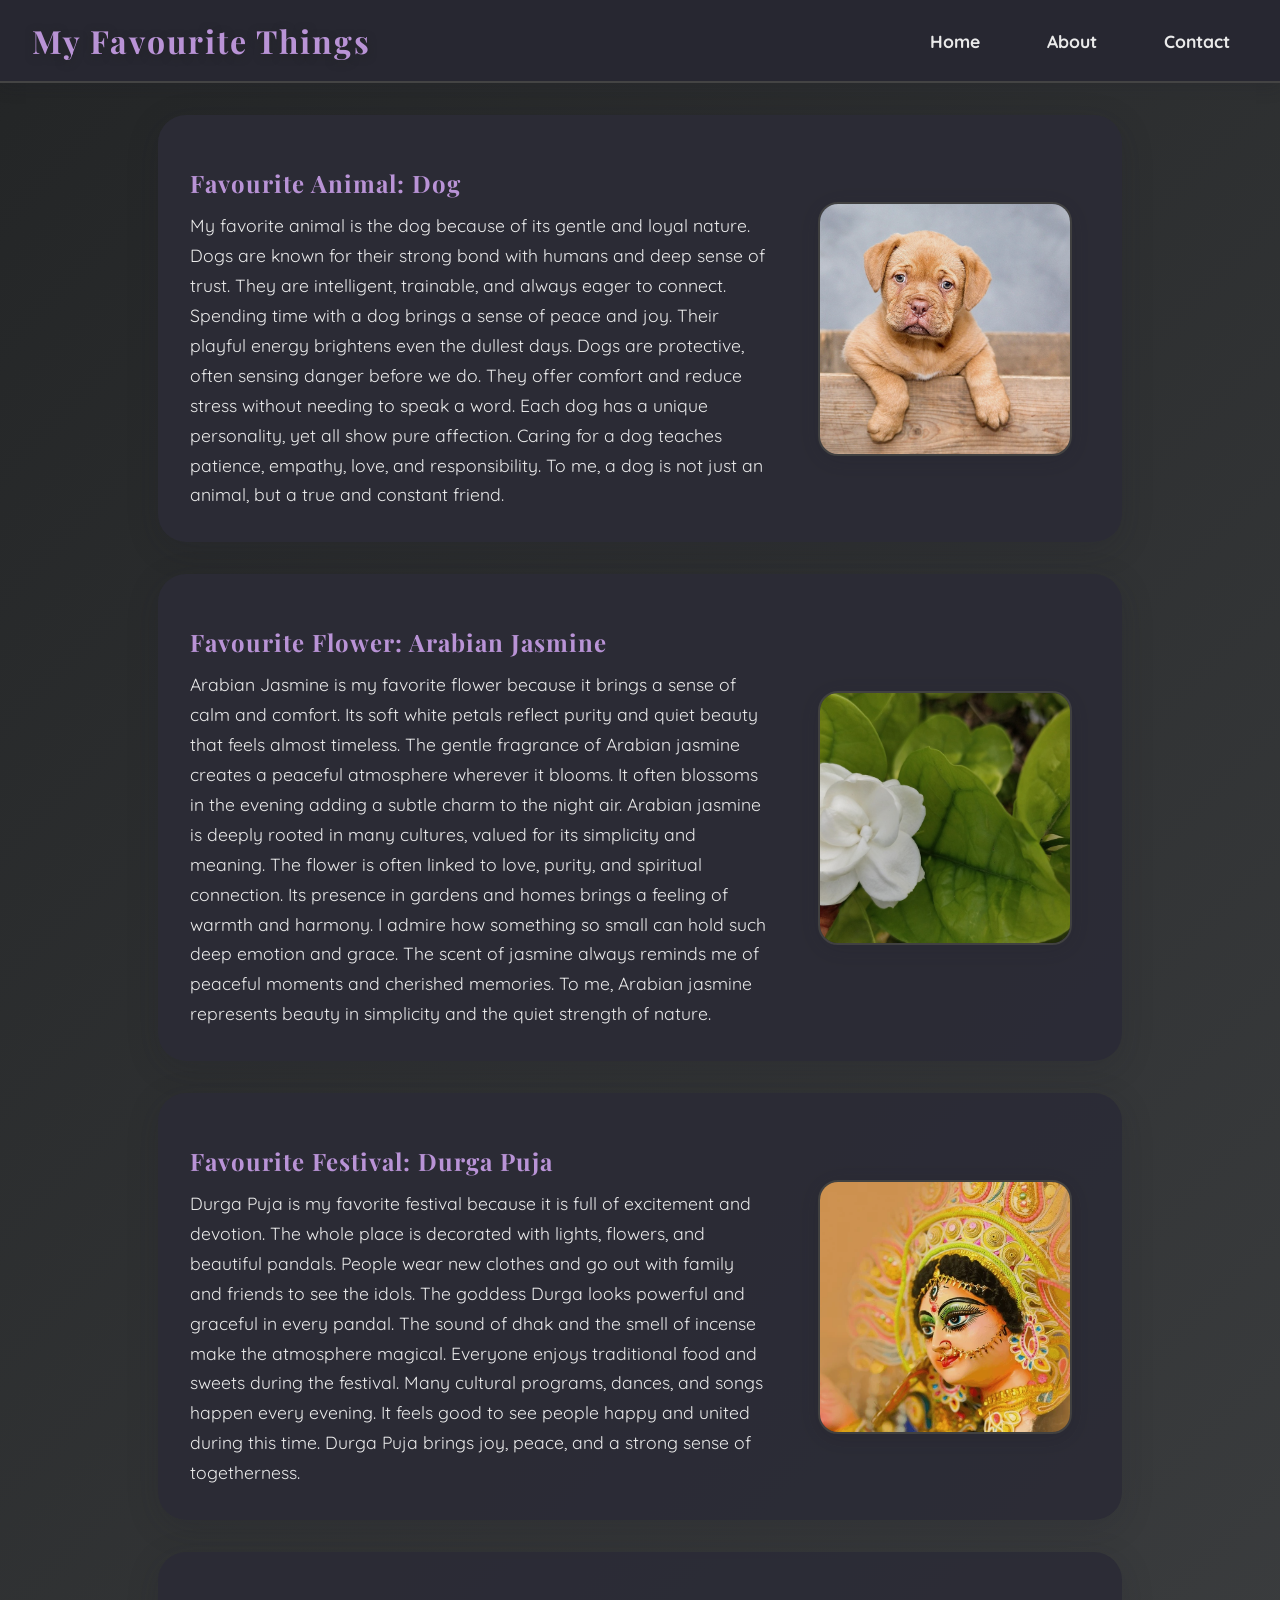
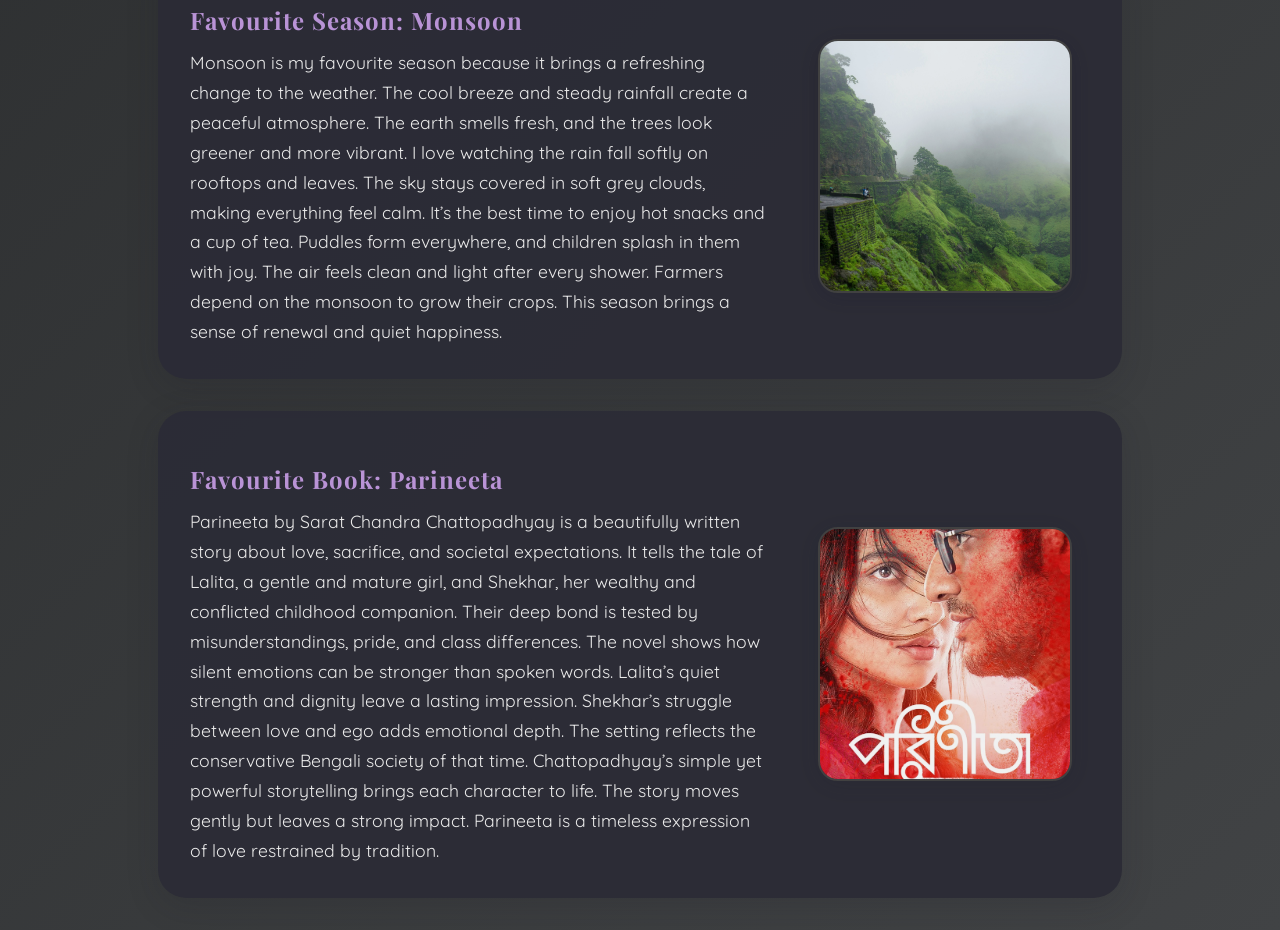
==== index.html @ 47ac1502 "Add files via upload" ====
<!DOCTYPE html>
<html lang="en">
  <head>
    <meta charset="UTF-8" />
    <title>My Favourite Things</title>
    <link rel="stylesheet" href="style.css" />
  </head>
  <body>
    <nav>
      <span class="site-title">My Favourite Things</span>
      <div class="nav-links">
        <a href="index.html">Home</a>
        <a href="about.html">About</a>
        <a href="contact.html">Contact</a>
      </div>
    </nav>

    <div class="container">
      <div class="text">
        <h2>Favourite Animal: Dog</h2>
        <p>
          My favorite animal is the dog because of its gentle and loyal nature.
          Dogs are known for their strong bond with humans and deep sense of
          trust. They are intelligent, trainable, and always eager to connect.
          Spending time with a dog brings a sense of peace and joy. Their
          playful energy brightens even the dullest days. Dogs are protective,
          often sensing danger before we do. They offer comfort and reduce
          stress without needing to speak a word. Each dog has a unique
          personality, yet all show pure affection. Caring for a dog teaches
          patience, empathy, love, and responsibility. To me, a dog is not just
          an animal, but a true and constant friend.
        </p>
      </div>
      <div class="image">
        <img src="puppy-1047521_1280.jpg" alt="Dog Image" />
      </div>
    </div>

    <div class="container">
      <div class="text">
        <h2>Favourite Flower: Arabian Jasmine</h2>
        <p>
          Arabian Jasmine is my favorite flower because it brings a sense of
          calm and comfort. Its soft white petals reflect purity and quiet
          beauty that feels almost timeless. The gentle fragrance of Arabian
          jasmine creates a peaceful atmosphere wherever it blooms. It often
          blossoms in the evening adding a subtle charm to the night air.
          Arabian jasmine is deeply rooted in many cultures, valued for its
          simplicity and meaning. The flower is often linked to love, purity,
          and spiritual connection. Its presence in gardens and homes brings a
          feeling of warmth and harmony. I admire how something so small can
          hold such deep emotion and grace. The scent of jasmine always reminds
          me of peaceful moments and cherished memories. To me, Arabian jasmine
          represents beauty in simplicity and the quiet strength of nature.
        </p>
      </div>
      <div class="image">
        <img src="jasmine-4326292_1280.jpg" alt="Jasmine Image" />
      </div>
    </div>

    <div class="container">
      <div class="text">
        <h2>Favourite Festival: Durga Puja</h2>
        <p>
          Durga Puja is my favorite festival because it is full of excitement
          and devotion. The whole place is decorated with lights, flowers, and
          beautiful pandals. People wear new clothes and go out with family and
          friends to see the idols. The goddess Durga looks powerful and
          graceful in every pandal. The sound of dhak and the smell of incense
          make the atmosphere magical. Everyone enjoys traditional food and
          sweets during the festival. Many cultural programs, dances, and songs
          happen every evening. It feels good to see people happy and united
          during this time. Durga Puja brings joy, peace, and a strong sense of
          togetherness.
        </p>
      </div>
      <div class="image">
        <img
          src="goddess-durga-face-happy-puja-600nw-2515087651.webp"
          alt="Durga Puja Image" />
      </div>
    </div>

    <div class="container">
      <div class="text">
        <h2>Favourite Season: Monsoon</h2>
        <p>
          Monsoon is my favourite season because it brings a refreshing change
          to the weather. The cool breeze and steady rainfall create a peaceful
          atmosphere. The earth smells fresh, and the trees look greener and
          more vibrant. I love watching the rain fall softly on rooftops and
          leaves. The sky stays covered in soft grey clouds, making everything
          feel calm. It’s the best time to enjoy hot snacks and a cup of tea.
          Puddles form everywhere, and children splash in them with joy. The air
          feels clean and light after every shower. Farmers depend on the
          monsoon to grow their crops. This season brings a sense of renewal and
          quiet happiness.
        </p>
      </div>
      <div class="image">
        <img src="photo-1590798766926-b2beb93ff56e.jpg" alt="Monsoon Image" />
      </div>
    </div>

    <div class="container">
      <div class="text">
        <h2>Favourite Book: Parineeta</h2>
        <p>
          Parineeta by Sarat Chandra Chattopadhyay is a beautifully written
          story about love, sacrifice, and societal expectations. It tells the
          tale of Lalita, a gentle and mature girl, and Shekhar, her wealthy and
          conflicted childhood companion. Their deep bond is tested by
          misunderstandings, pride, and class differences. The novel shows how
          silent emotions can be stronger than spoken words. Lalita’s quiet
          strength and dignity leave a lasting impression. Shekhar’s struggle
          between love and ego adds emotional depth. The setting reflects the
          conservative Bengali society of that time. Chattopadhyay’s simple yet
          powerful storytelling brings each character to life. The story moves
          gently but leaves a strong impact. Parineeta is a timeless expression
          of love restrained by tradition.
        </p>
      </div>
      <div class="image">
        <img
          src="MV5BZWUxYzhlOWYtMTQ5ZS00YzE3LWE5MjQtMWFjMjgyMGNkZGMyXkEyXkFqcGc@._V1_.jpg"
          alt="Parineeta Book Image" />
      </div>
    </div>
  </body>
</html>
---- style.css ----
/* Import Google Font */
@import url("https://fonts.googleapis.com/css2?family=Playfair+Display:wght@400;700&family=Quicksand:wght@400;700&display=swap");

body {
  font-family: "Quicksand", "Playfair Display", serif;
  background: linear-gradient(135deg, #232526 0%, #414345 100%);
  margin: 0;
  padding: 0;
  color: #eaeaea;
  min-height: 100vh;
  scroll-behavior: smooth;
}

/* Soft dark nav bar */
nav {
  background: rgba(40, 40, 50, 0.95);
  padding: 1.2em 2em;
  box-shadow: 0 4px 16px rgba(30, 30, 40, 0.18);
  display: flex;
  align-items: center;
  justify-content: space-between;
  border-bottom: 2px solid #444;
}

.site-title {
  font-size: 2em;
  font-weight: 700;
  color: #b993d6;
  letter-spacing: 2px;
  font-family: "Playfair Display", serif;
  text-shadow: 0 2px 8px #232526;
}

.nav-links {
  display: flex;
  gap: 2em;
}

.nav-links a {
  color: #eaeaea;
  text-decoration: none;
  font-weight: 700;
  font-size: 1.1em;
  padding: 0.5em 1em;
  border-radius: 20px;
  background: none;
  border: none;
  transition: background 0.3s, color 0.3s;
  font-family: "Quicksand", "Playfair Display", serif;
}

.nav-links a:hover {
  background: #232526;
  color: #b993d6;
  box-shadow: 0 2px 8px #444;
}

/* Dreamy dark containers */
.container {
  display: flex;
  align-items: center;
  justify-content: center;
  background: rgba(44, 44, 54, 0.95);
  margin: 2em auto;
  max-width: 900px;
  border-radius: 28px;
  box-shadow: 0 8px 32px rgba(30, 30, 40, 0.18);
  padding: 2em;
  gap: 2em;
  opacity: 0;
  transform: translateY(40px);
  animation: fadeInUp 1.2s forwards;
}

.container:nth-of-type(1) {
  animation-delay: 0.2s;
}
.container:nth-of-type(2) {
  animation-delay: 0.4s;
}
.container:nth-of-type(3) {
  animation-delay: 0.6s;
}
.container:nth-of-type(4) {
  animation-delay: 0.8s;
}
.container:nth-of-type(5) {
  animation-delay: 1s;
}

@keyframes fadeInUp {
  to {
    opacity: 1;
    transform: translateY(0);
  }
}

.text {
  flex: 2;
}

.text h2 {
  color: #b993d6;
  margin-bottom: 0.5em;
  font-size: 1.5em;
  font-weight: 700;
  font-family: "Playfair Display", serif;
  letter-spacing: 1px;
}

.text p {
  font-size: 1.1em;
  line-height: 1.7;
  margin: 0;
  color: #eaeaea;
  font-family: "Quicksand", "Playfair Display", serif;
}

.image {
  flex: 1;
  display: flex;
  align-items: center;
  justify-content: center;
}

.image img {
  border-radius: 20px;
  box-shadow: 0 4px 24px rgba(30, 30, 40, 0.18);
  width: 250px;
  height: 250px;
  object-fit: cover;
  background: #232526;
  border: 2px solid #444;
  filter: brightness(0.95) grayscale(10%);
  transition: transform 0.3s;
}

.image img:hover {
  transform: scale(1.04) rotate(-2deg);
}

/* Responsive Design */
@media (max-width: 800px) {
  .container {
    flex-direction: column;
    padding: 1em;
    gap: 1em;
  }
  .image img {
    width: 100%;
    height: auto;
  }
  .site-title {
    font-size: 1.3em;
  }
}
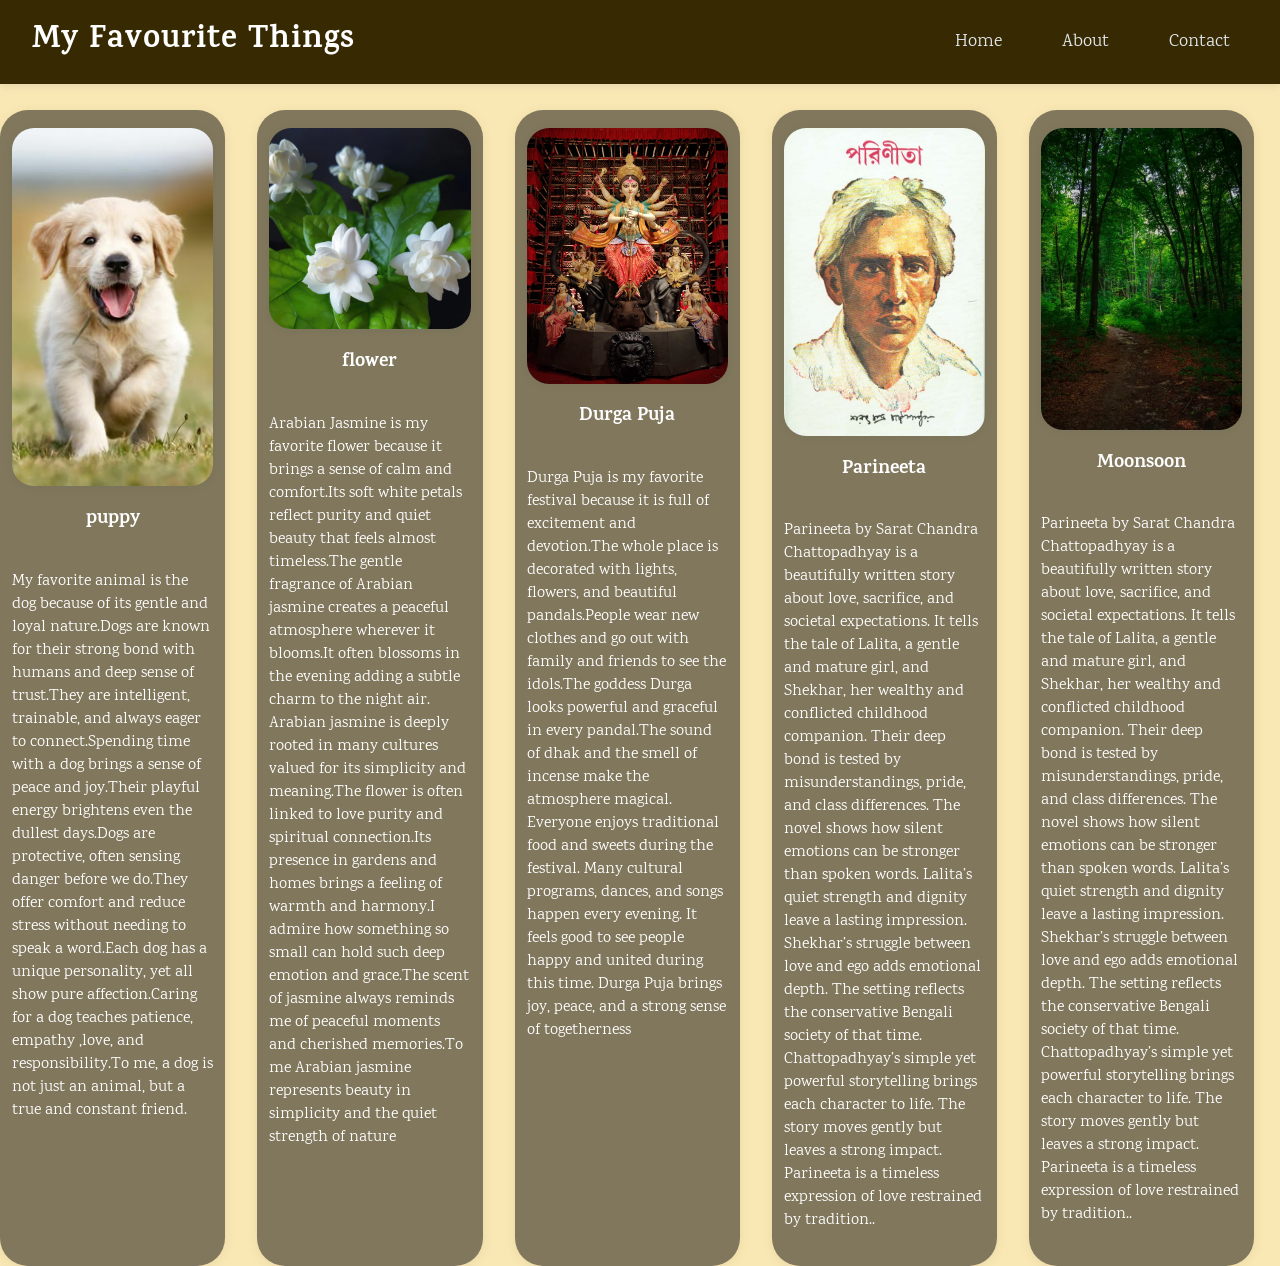
==== commit e1e18adf: "Add files via upload" ====
--- a/index.html
+++ b/index.html
@@ -1,131 +1,315 @@
-<!DOCTYPE html>
-<html lang="en">
-  <head>
-    <meta charset="UTF-8" />
-    <title>My Favourite Things</title>
-    <link rel="stylesheet" href="style.css" />
-  </head>
-  <body>
-    <nav>
-      <span class="site-title">My Favourite Things</span>
-      <div class="nav-links">
-        <a href="index.html">Home</a>
-        <a href="about.html">About</a>
-        <a href="contact.html">Contact</a>
-      </div>
-    </nav>
-
-    <div class="container">
-      <div class="text">
-        <h2>Favourite Animal: Dog</h2>
-        <p>
-          My favorite animal is the dog because of its gentle and loyal nature.
-          Dogs are known for their strong bond with humans and deep sense of
-          trust. They are intelligent, trainable, and always eager to connect.
-          Spending time with a dog brings a sense of peace and joy. Their
-          playful energy brightens even the dullest days. Dogs are protective,
-          often sensing danger before we do. They offer comfort and reduce
-          stress without needing to speak a word. Each dog has a unique
-          personality, yet all show pure affection. Caring for a dog teaches
-          patience, empathy, love, and responsibility. To me, a dog is not just
-          an animal, but a true and constant friend.
-        </p>
-      </div>
-      <div class="image">
-        <img src="puppy-1047521_1280.jpg" alt="Dog Image" />
-      </div>
-    </div>
-
-    <div class="container">
-      <div class="text">
-        <h2>Favourite Flower: Arabian Jasmine</h2>
-        <p>
-          Arabian Jasmine is my favorite flower because it brings a sense of
-          calm and comfort. Its soft white petals reflect purity and quiet
-          beauty that feels almost timeless. The gentle fragrance of Arabian
-          jasmine creates a peaceful atmosphere wherever it blooms. It often
-          blossoms in the evening adding a subtle charm to the night air.
-          Arabian jasmine is deeply rooted in many cultures, valued for its
-          simplicity and meaning. The flower is often linked to love, purity,
-          and spiritual connection. Its presence in gardens and homes brings a
-          feeling of warmth and harmony. I admire how something so small can
-          hold such deep emotion and grace. The scent of jasmine always reminds
-          me of peaceful moments and cherished memories. To me, Arabian jasmine
-          represents beauty in simplicity and the quiet strength of nature.
-        </p>
-      </div>
-      <div class="image">
-        <img src="jasmine-4326292_1280.jpg" alt="Jasmine Image" />
-      </div>
-    </div>
-
-    <div class="container">
-      <div class="text">
-        <h2>Favourite Festival: Durga Puja</h2>
-        <p>
-          Durga Puja is my favorite festival because it is full of excitement
-          and devotion. The whole place is decorated with lights, flowers, and
-          beautiful pandals. People wear new clothes and go out with family and
-          friends to see the idols. The goddess Durga looks powerful and
-          graceful in every pandal. The sound of dhak and the smell of incense
-          make the atmosphere magical. Everyone enjoys traditional food and
-          sweets during the festival. Many cultural programs, dances, and songs
-          happen every evening. It feels good to see people happy and united
-          during this time. Durga Puja brings joy, peace, and a strong sense of
-          togetherness.
-        </p>
-      </div>
-      <div class="image">
-        <img
-          src="goddess-durga-face-happy-puja-600nw-2515087651.webp"
-          alt="Durga Puja Image" />
-      </div>
-    </div>
-
-    <div class="container">
-      <div class="text">
-        <h2>Favourite Season: Monsoon</h2>
-        <p>
-          Monsoon is my favourite season because it brings a refreshing change
-          to the weather. The cool breeze and steady rainfall create a peaceful
-          atmosphere. The earth smells fresh, and the trees look greener and
-          more vibrant. I love watching the rain fall softly on rooftops and
-          leaves. The sky stays covered in soft grey clouds, making everything
-          feel calm. It’s the best time to enjoy hot snacks and a cup of tea.
-          Puddles form everywhere, and children splash in them with joy. The air
-          feels clean and light after every shower. Farmers depend on the
-          monsoon to grow their crops. This season brings a sense of renewal and
-          quiet happiness.
-        </p>
-      </div>
-      <div class="image">
-        <img src="photo-1590798766926-b2beb93ff56e.jpg" alt="Monsoon Image" />
-      </div>
-    </div>
-
-    <div class="container">
-      <div class="text">
-        <h2>Favourite Book: Parineeta</h2>
-        <p>
-          Parineeta by Sarat Chandra Chattopadhyay is a beautifully written
-          story about love, sacrifice, and societal expectations. It tells the
-          tale of Lalita, a gentle and mature girl, and Shekhar, her wealthy and
-          conflicted childhood companion. Their deep bond is tested by
-          misunderstandings, pride, and class differences. The novel shows how
-          silent emotions can be stronger than spoken words. Lalita’s quiet
-          strength and dignity leave a lasting impression. Shekhar’s struggle
-          between love and ego adds emotional depth. The setting reflects the
-          conservative Bengali society of that time. Chattopadhyay’s simple yet
-          powerful storytelling brings each character to life. The story moves
-          gently but leaves a strong impact. Parineeta is a timeless expression
-          of love restrained by tradition.
-        </p>
-      </div>
-      <div class="image">
-        <img
-          src="MV5BZWUxYzhlOWYtMTQ5ZS00YzE3LWE5MjQtMWFjMjgyMGNkZGMyXkEyXkFqcGc@._V1_.jpg"
-          alt="Parineeta Book Image" />
-      </div>
-    </div>
-  </body>
-</html>
+<!DOCTYPE html>
+<html>
+  <head>
+    <title>Riya Mondal_B.A/24/0074</title>
+    <meta charset="UTF-8" />
+    <meta name="viewport" content="width=device-width, initial-scale=1" />
+    <link rel="stylesheet" href="https://www.w3schools.com/w3css/5/w3.css" />
+    <link
+      rel="stylesheet"
+      href="https://fonts.googleapis.com/css?family=Karma" />
+    <style>
+      body {
+        font-family: "Karma", sans-serif;
+        background: #fae8b4;
+        min-height: 100vh;
+        margin: 0;
+      }
+      h1,
+      h2,
+      h3,
+      h4,
+      h5,
+      h6 {
+        font-family: "Karma", sans-serif;
+      }
+      .w3-bar-block .w3-bar-item {
+        padding: 20px;
+      }
+    </style>
+  </head>
+  <body>
+    <header
+      style="
+        width: 100%;
+        background: #372a02;
+        color: #fff;
+        position: fixed;
+        top: 0;
+        left: 0;
+        z-index: 1000;
+        box-shadow: 0 2px 8px rgba(56, 73, 89, 0.12);
+      ">
+      <div
+        style="
+          max-width: 1400px;
+          margin: auto;
+          display: flex;
+          align-items: center;
+          justify-content: space-between;
+          padding: 16px 32px;
+        ">
+        <div style="font-size: 2em; font-weight: bold; letter-spacing: 1px">
+          My Favourite Things
+        </div>
+        <nav style="display: flex; gap: 24px">
+          <a
+            href="index.html"
+            style="
+              color: #e2e7ec;
+              text-decoration: none;
+              font-size: 1.1em;
+              padding: 8px 18px;
+              border-radius: 20px;
+              transition: background 0.2s;
+            "
+            >Home</a
+          >
+          <a
+            href="about.html"
+            style="
+              color: #e2e7ec;
+              text-decoration: none;
+              font-size: 1.1em;
+              padding: 8px 18px;
+              border-radius: 20px;
+              transition: background 0.2s;
+            "
+            >About</a
+          >
+          <a
+            href="contact.html"
+            style="
+              color: #e2e7ec;
+              text-decoration: none;
+              font-size: 1.1em;
+              padding: 8px 18px;
+              border-radius: 20px;
+              transition: background 0.2s;
+            "
+            >Contact</a
+          >
+        </nav>
+      </div>
+      <style>
+        header nav a:hover {
+          background: #e5edf5;
+          color: #fff !important;
+        }
+        @media (max-width: 700px) {
+          header div {
+            flex-direction: column !important;
+            gap: 10px;
+          }
+          header nav a {
+            font-size: 1em !important;
+            padding: 6px 10px !important;
+          }
+        }
+      </style>
+    </header>
+    <div
+      class="w3-main w3-content w3-padding"
+      style="max-width: 98vw; margin-top: 110px">
+      <div
+        class="w3-row-padding w3-padding-16 w3-center"
+        id="food"
+        style="
+          display: flex;
+          flex-direction: row;
+          align-items: stretch;
+          justify-content: space-between;
+          gap: 32px;
+          flex-wrap: nowrap;
+          width: 100%;
+        ">
+        <div
+          style="
+            flex: 1 1 0;
+            min-width: 0;
+            background: #80775c;
+            border-radius: 28px;
+            box-shadow: 0 2px 12px rgba(1, 11, 20, 0.08);
+            padding: 18px 12px;
+            display: flex;
+            flex-direction: column;
+            align-items: center;
+            color: #fff;
+          ">
+          <img
+            src="dog.jpg"
+            alt="Sandwich"
+            style="
+              width: 100%;
+              border-radius: 22px;
+              box-shadow: 0 1px 8px rgba(56, 73, 89, 0.08);
+              background: #80775c;
+            " />
+          <h3>puppy</h3>
+          <p>
+            My favorite animal is the dog because of its gentle and loyal
+            nature.Dogs are known for their strong bond with humans and deep
+            sense of trust.They are intelligent, trainable, and always eager to
+            connect.Spending time with a dog brings a sense of peace and
+            joy.Their playful energy brightens even the dullest days.Dogs are
+            protective, often sensing danger before we do.They offer comfort and
+            reduce stress without needing to speak a word.Each dog has a unique
+            personality, yet all show pure affection.Caring for a dog teaches
+            patience, empathy ,love, and responsibility.To me, a dog is not just
+            an animal, but a true and constant friend.
+          </p>
+        </div>
+        <div
+          style="
+            flex: 1 1 0;
+            min-width: 0;
+            background: #80775c;
+            border-radius: 28px;
+            box-shadow: 0 2px 12px rgba(1, 11, 20, 0.08);
+            padding: 18px 12px;
+            display: flex;
+            flex-direction: column;
+            align-items: center;
+            color: #fff;
+          ">
+          <img
+            src="/arabian-jasmine-flower-03.webp"
+            alt="flower"
+            style="
+              width: 100%;
+              border-radius: 22px;
+              box-shadow: 0 1px 8px rgba(56, 73, 89, 0.08);
+              background: #80775c;
+            " />
+          <h3>flower</h3>
+          <p>
+            Arabian Jasmine is my favorite flower because it brings a sense of
+            calm and comfort.Its soft white petals reflect purity and quiet
+            beauty that feels almost timeless.The gentle fragrance of Arabian
+            jasmine creates a peaceful atmosphere wherever it blooms.It often
+            blossoms in the evening adding a subtle charm to the night air.
+            Arabian jasmine is deeply rooted in many cultures valued for its
+            simplicity and meaning.The flower is often linked to love purity and
+            spiritual connection.Its presence in gardens and homes brings a
+            feeling of warmth and harmony.I admire how something so small can
+            hold such deep emotion and grace.The scent of jasmine always reminds
+            me of peaceful moments and cherished memories.To me Arabian jasmine
+            represents beauty in simplicity and the quiet strength of nature
+          </p>
+        </div>
+        <div
+          style="
+            flex: 1 1 0;
+            min-width: 0;
+            background: #80775c;
+            border-radius: 28px;
+            box-shadow: 0 2px 12px rgba(1, 11, 20, 0.08);
+            padding: 18px 12px;
+            display: flex;
+            flex-direction: column;
+            align-items: center;
+            color: #fff;
+          ">
+          <img
+            src="/0_xcb3aPAwmozGTs_9.jpg"
+            alt="durga puja"
+            style="
+              width: 100%;
+              border-radius: 22px;
+              box-shadow: 0 1px 8px rgba(56, 73, 89, 0.08);
+              background: #80775c;
+            " />
+          <h3>Durga Puja</h3>
+          <p>
+            Durga Puja is my favorite festival because it is full of excitement
+            and devotion.The whole place is decorated with lights, flowers, and
+            beautiful pandals.People wear new clothes and go out with family and
+            friends to see the idols.The goddess Durga looks powerful and
+            graceful in every pandal.The sound of dhak and the smell of incense
+            make the atmosphere magical. Everyone enjoys traditional food and
+            sweets during the festival. Many cultural programs, dances, and
+            songs happen every evening. It feels good to see people happy and
+            united during this time. Durga Puja brings joy, peace, and a strong
+            sense of togetherness
+          </p>
+        </div>
+        <div
+          style="
+            flex: 1 1 0;
+            min-width: 0;
+            background: #80775c;
+            border-radius: 28px;
+            box-shadow: 0 2px 12px rgba(1, 11, 20, 0.08);
+            padding: 18px 12px;
+            display: flex;
+            flex-direction: column;
+            align-items: center;
+            color: #fff;
+          ">
+          <img
+            src="/porinita.jpg"
+            alt="porinita"
+            style="
+              width: 100%;
+              border-radius: 22px;
+              box-shadow: 0 1px 8px rgba(56, 73, 89, 0.08);
+              background: #80775c;
+            " />
+          <h3>Parineeta</h3>
+          <p>
+            Parineeta by Sarat Chandra Chattopadhyay is a beautifully written
+            story about love, sacrifice, and societal expectations. It tells the
+            tale of Lalita, a gentle and mature girl, and Shekhar, her wealthy
+            and conflicted childhood companion. Their deep bond is tested by
+            misunderstandings, pride, and class differences. The novel shows how
+            silent emotions can be stronger than spoken words. Lalita’s quiet
+            strength and dignity leave a lasting impression. Shekhar’s struggle
+            between love and ego adds emotional depth. The setting reflects the
+            conservative Bengali society of that time. Chattopadhyay’s simple
+            yet powerful storytelling brings each character to life. The story
+            moves gently but leaves a strong impact. Parineeta is a timeless
+            expression of love restrained by tradition..
+          </p>
+        </div>
+        <div
+          style="
+            flex: 1 1 0;
+            min-width: 0;
+            background: #80775c;
+            border-radius: 28px;
+            box-shadow: 0 2px 12px rgba(1, 11, 20, 0.08);
+            padding: 18px 12px;
+            display: flex;
+            flex-direction: column;
+            align-items: center;
+            color: #fff;
+          ">
+          <img
+            src="/vertical-photography-morning-september-forest-trail-path-way-outdoor-natural-environment-space-227289925.webp"
+            alt="nature"
+            style="
+              width: 100%;
+              border-radius: 22px;
+              box-shadow: 0 1px 8px rgba(56, 73, 89, 0.08);
+              background: #80775c;
+            " />
+          <h3>Moonsoon</h3>
+          <p>
+            Parineeta by Sarat Chandra Chattopadhyay is a beautifully written
+            story about love, sacrifice, and societal expectations. It tells the
+            tale of Lalita, a gentle and mature girl, and Shekhar, her wealthy
+            and conflicted childhood companion. Their deep bond is tested by
+            misunderstandings, pride, and class differences. The novel shows how
+            silent emotions can be stronger than spoken words. Lalita’s quiet
+            strength and dignity leave a lasting impression. Shekhar’s struggle
+            between love and ego adds emotional depth. The setting reflects the
+            conservative Bengali society of that time. Chattopadhyay’s simple
+            yet powerful storytelling brings each character to life. The story
+            moves gently but leaves a strong impact. Parineeta is a timeless
+            expression of love restrained by tradition..
+          </p>
+        </div>
+      </div>
+    </div>
+  </body>
+</html>
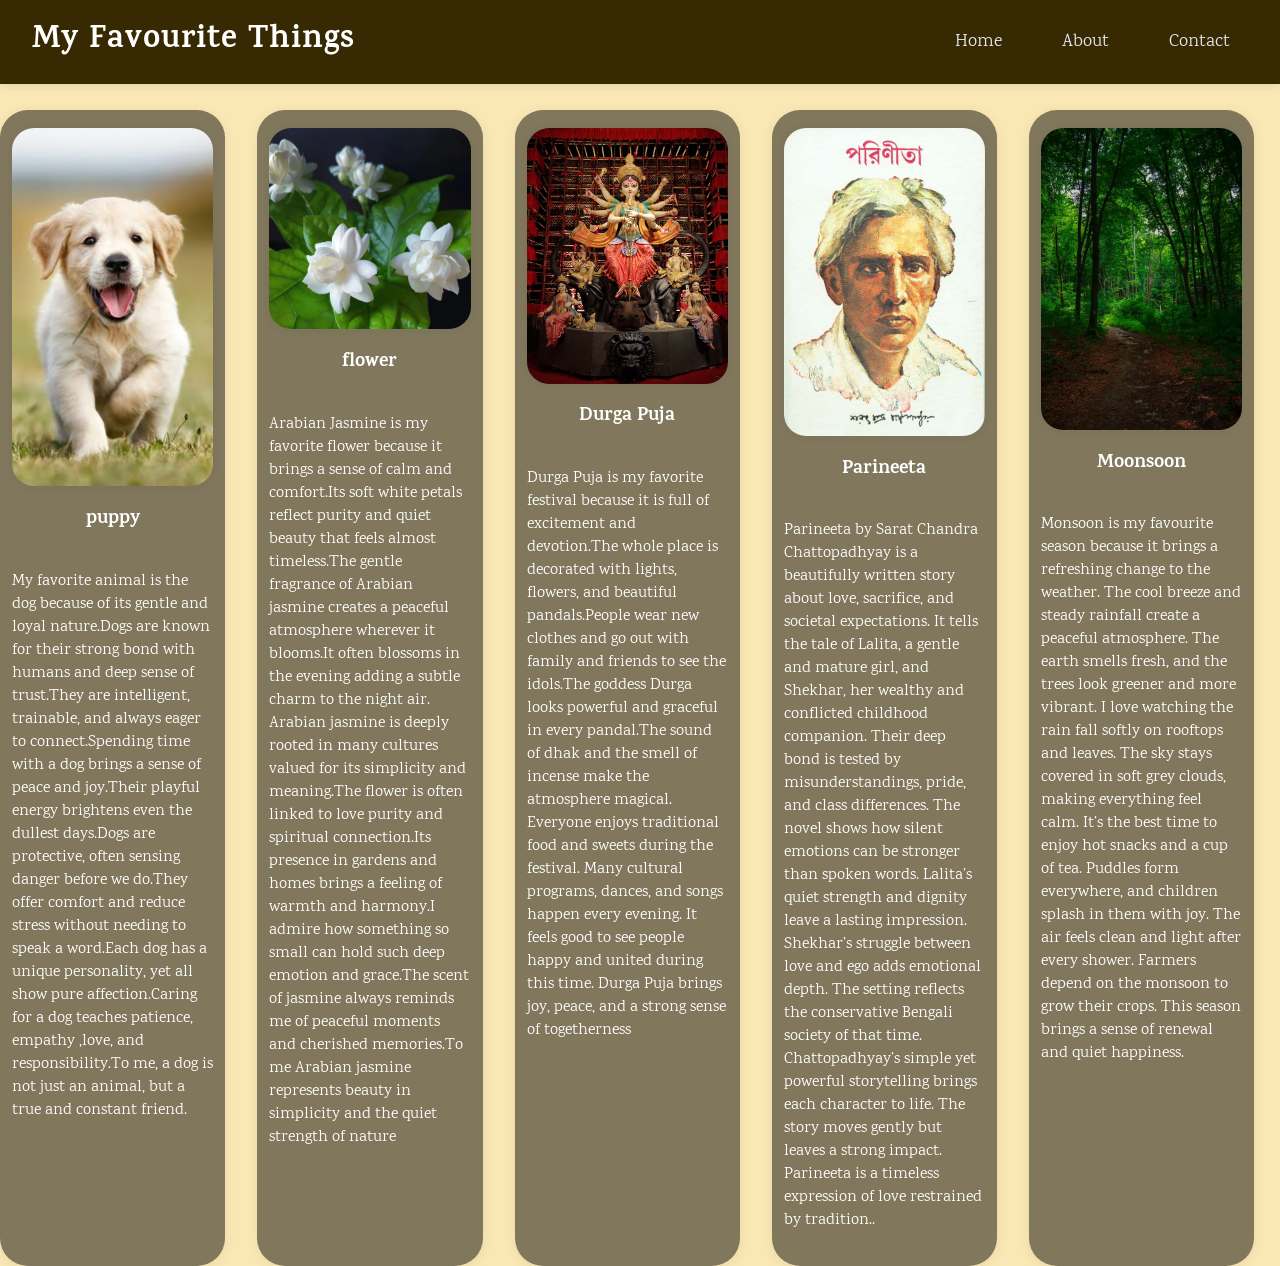
==== commit ea8d2ec1: "Fix HTML structure and content formatting" ====
--- a/index.html
+++ b/index.html
@@ -295,21 +295,11 @@
             " />
           <h3>Moonsoon</h3>
           <p>
-            Parineeta by Sarat Chandra Chattopadhyay is a beautifully written
-            story about love, sacrifice, and societal expectations. It tells the
-            tale of Lalita, a gentle and mature girl, and Shekhar, her wealthy
-            and conflicted childhood companion. Their deep bond is tested by
-            misunderstandings, pride, and class differences. The novel shows how
-            silent emotions can be stronger than spoken words. Lalita’s quiet
-            strength and dignity leave a lasting impression. Shekhar’s struggle
-            between love and ego adds emotional depth. The setting reflects the
-            conservative Bengali society of that time. Chattopadhyay’s simple
-            yet powerful storytelling brings each character to life. The story
-            moves gently but leaves a strong impact. Parineeta is a timeless
-            expression of love restrained by tradition..
+            Monsoon is my favourite season because it brings a refreshing change to the weather. The cool breeze and steady rainfall create a peaceful atmosphere. The earth smells fresh, and the trees look greener and more vibrant. I love watching the rain fall softly on rooftops and leaves. The sky stays covered in soft grey clouds, making everything feel calm. It’s the best time to enjoy hot snacks and a cup of tea. Puddles form everywhere, and children splash in them with joy. The air feels clean and light after every shower. Farmers depend on the monsoon to grow their crops. This season brings a sense of renewal and quiet happiness.
           </p>
         </div>
       </div>
     </div>
   </body>
 </html>
+
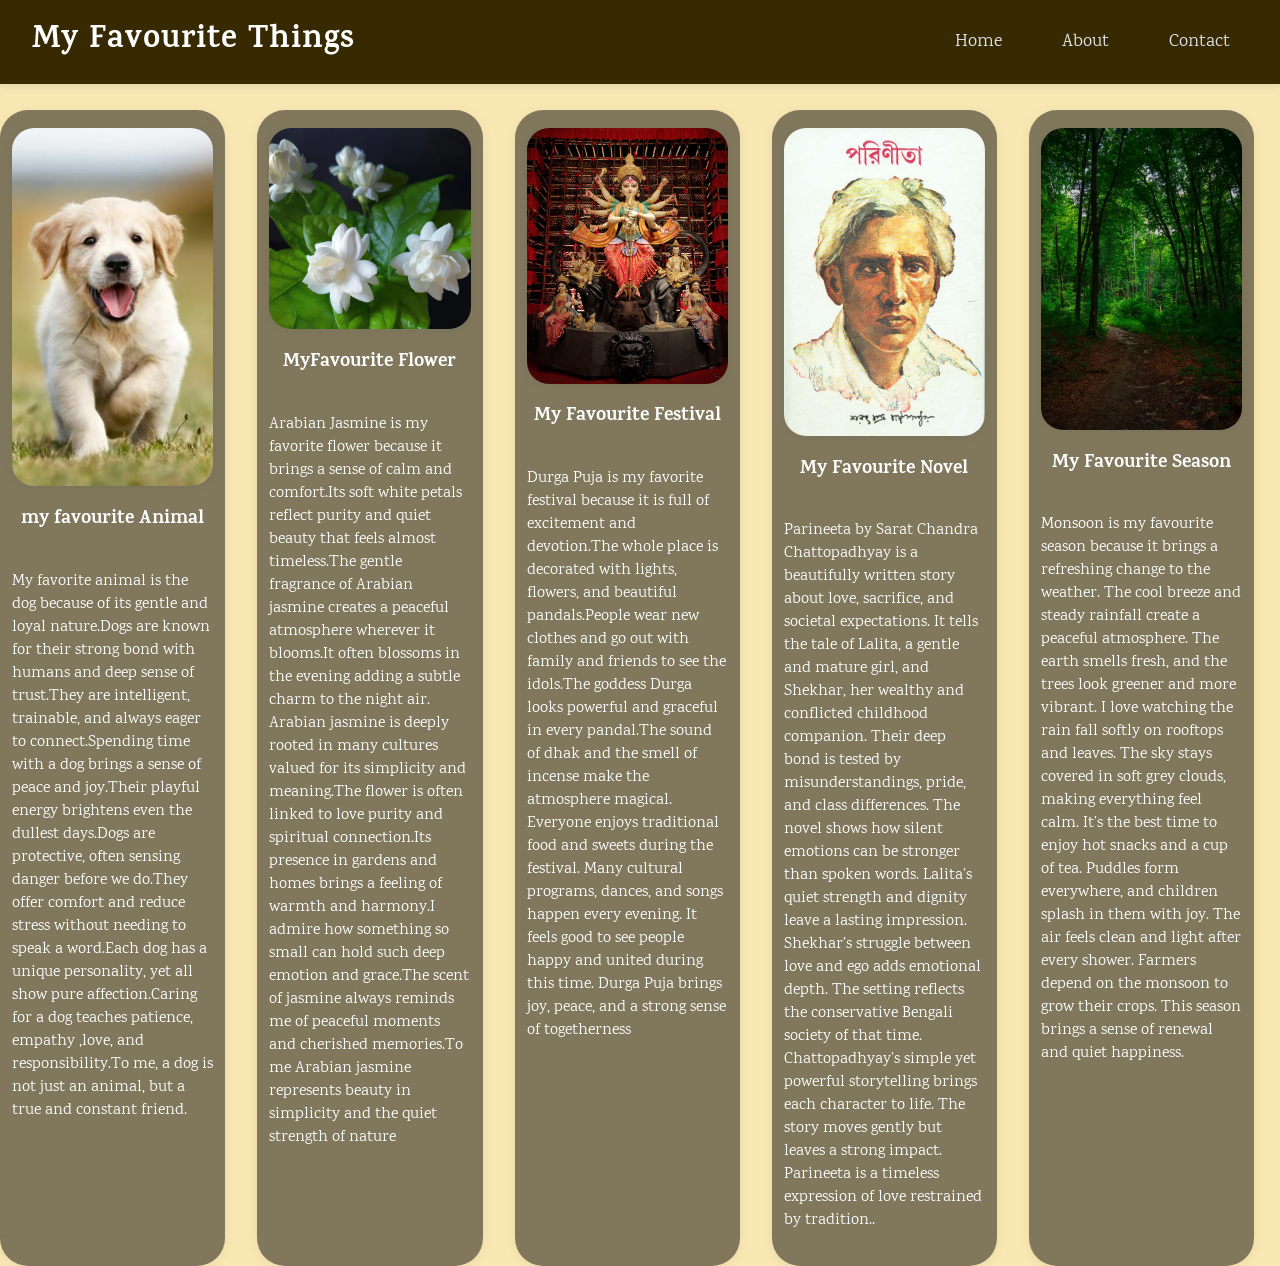
==== commit 3ce3c16b: "Fix HTML formatting and update content" ====
--- a/index.html
+++ b/index.html
@@ -145,7 +145,7 @@
               box-shadow: 0 1px 8px rgba(56, 73, 89, 0.08);
               background: #80775c;
             " />
-          <h3>puppy</h3>
+          <h3>my favourite Animal</h3>
           <p>
             My favorite animal is the dog because of its gentle and loyal
             nature.Dogs are known for their strong bond with humans and deep
@@ -181,7 +181,7 @@
               box-shadow: 0 1px 8px rgba(56, 73, 89, 0.08);
               background: #80775c;
             " />
-          <h3>flower</h3>
+          <h3>MyFavourite Flower</h3>
           <p>
             Arabian Jasmine is my favorite flower because it brings a sense of
             calm and comfort.Its soft white petals reflect purity and quiet
@@ -219,7 +219,7 @@
               box-shadow: 0 1px 8px rgba(56, 73, 89, 0.08);
               background: #80775c;
             " />
-          <h3>Durga Puja</h3>
+          <h3>My Favourite Festival</h3>
           <p>
             Durga Puja is my favorite festival because it is full of excitement
             and devotion.The whole place is decorated with lights, flowers, and
@@ -255,7 +255,7 @@
               box-shadow: 0 1px 8px rgba(56, 73, 89, 0.08);
               background: #80775c;
             " />
-          <h3>Parineeta</h3>
+          <h3>My Favourite Novel</h3>
           <p>
             Parineeta by Sarat Chandra Chattopadhyay is a beautifully written
             story about love, sacrifice, and societal expectations. It tells the
@@ -293,7 +293,7 @@
               box-shadow: 0 1px 8px rgba(56, 73, 89, 0.08);
               background: #80775c;
             " />
-          <h3>Moonsoon</h3>
+          <h3>My Favourite Season</h3>
           <p>
             Monsoon is my favourite season because it brings a refreshing change to the weather. The cool breeze and steady rainfall create a peaceful atmosphere. The earth smells fresh, and the trees look greener and more vibrant. I love watching the rain fall softly on rooftops and leaves. The sky stays covered in soft grey clouds, making everything feel calm. It’s the best time to enjoy hot snacks and a cup of tea. Puddles form everywhere, and children splash in them with joy. The air feels clean and light after every shower. Farmers depend on the monsoon to grow their crops. This season brings a sense of renewal and quiet happiness.
           </p>
@@ -303,3 +303,4 @@
   </body>
 </html>
 
+
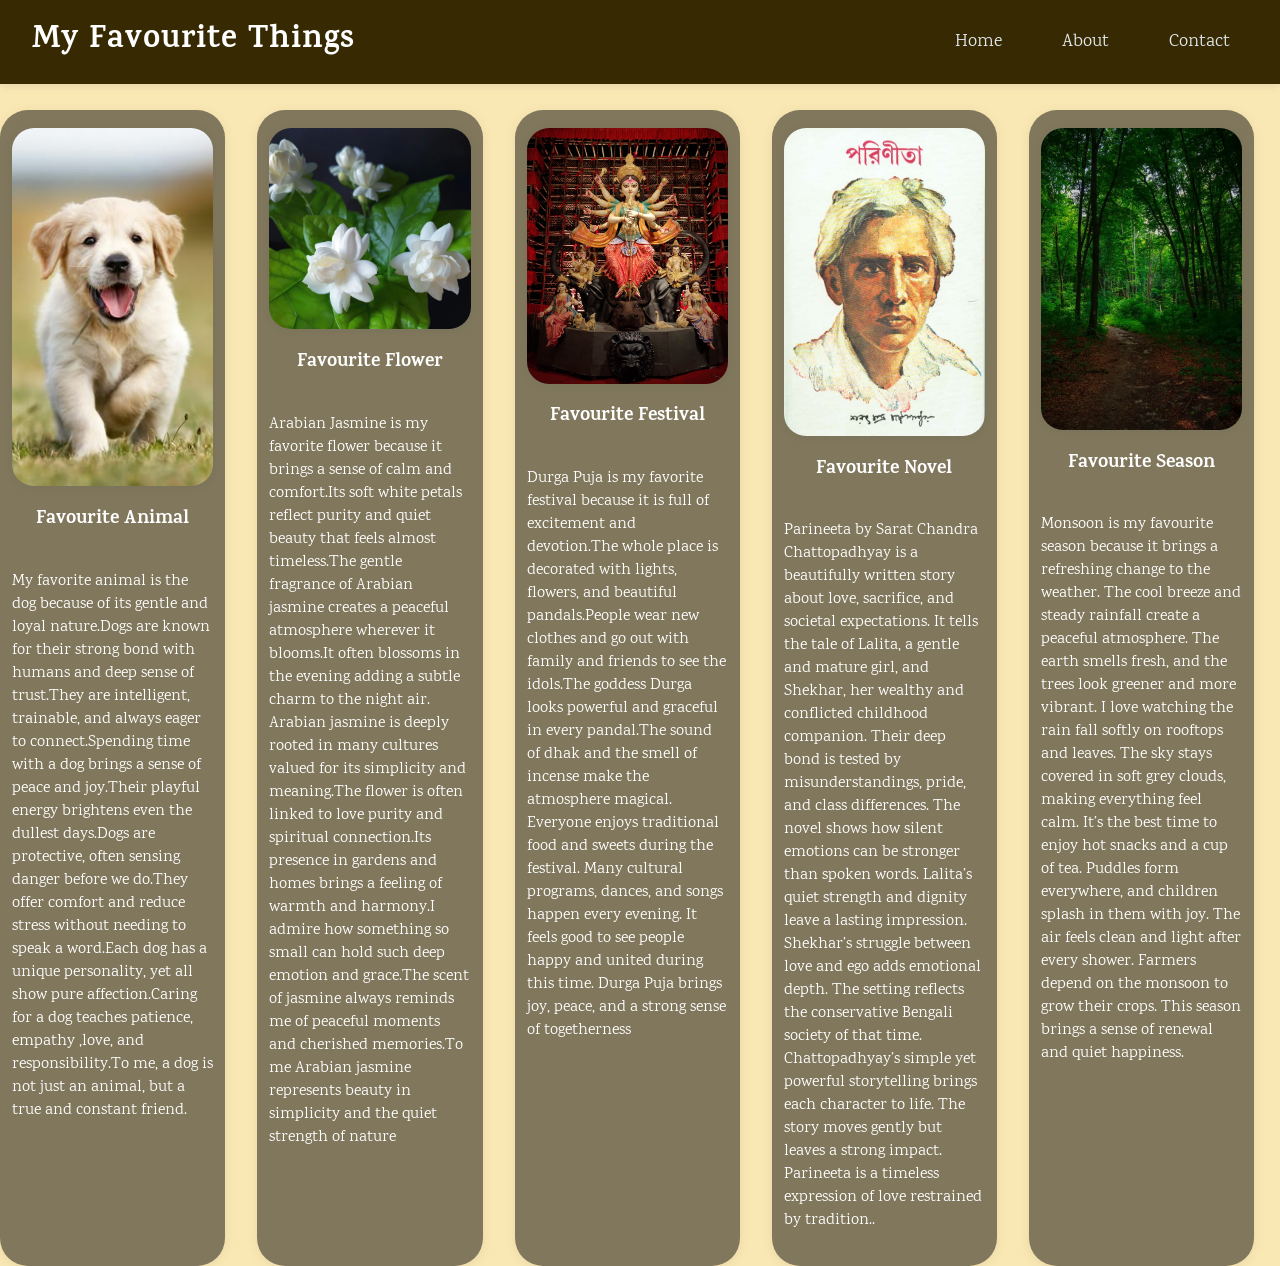
==== commit 72bfd837: "Fix HTML formatting and update content" ====
--- a/index.html
+++ b/index.html
@@ -145,7 +145,7 @@
               box-shadow: 0 1px 8px rgba(56, 73, 89, 0.08);
               background: #80775c;
             " />
-          <h3>my favourite Animal</h3>
+          <h3>Favourite Animal</h3>
           <p>
             My favorite animal is the dog because of its gentle and loyal
             nature.Dogs are known for their strong bond with humans and deep
@@ -181,7 +181,7 @@
               box-shadow: 0 1px 8px rgba(56, 73, 89, 0.08);
               background: #80775c;
             " />
-          <h3>MyFavourite Flower</h3>
+          <h3>Favourite Flower</h3>
           <p>
             Arabian Jasmine is my favorite flower because it brings a sense of
             calm and comfort.Its soft white petals reflect purity and quiet
@@ -219,7 +219,7 @@
               box-shadow: 0 1px 8px rgba(56, 73, 89, 0.08);
               background: #80775c;
             " />
-          <h3>My Favourite Festival</h3>
+          <h3>Favourite Festival</h3>
           <p>
             Durga Puja is my favorite festival because it is full of excitement
             and devotion.The whole place is decorated with lights, flowers, and
@@ -255,7 +255,7 @@
               box-shadow: 0 1px 8px rgba(56, 73, 89, 0.08);
               background: #80775c;
             " />
-          <h3>My Favourite Novel</h3>
+          <h3>Favourite Novel</h3>
           <p>
             Parineeta by Sarat Chandra Chattopadhyay is a beautifully written
             story about love, sacrifice, and societal expectations. It tells the
@@ -293,7 +293,7 @@
               box-shadow: 0 1px 8px rgba(56, 73, 89, 0.08);
               background: #80775c;
             " />
-          <h3>My Favourite Season</h3>
+          <h3>Favourite Season</h3>
           <p>
             Monsoon is my favourite season because it brings a refreshing change to the weather. The cool breeze and steady rainfall create a peaceful atmosphere. The earth smells fresh, and the trees look greener and more vibrant. I love watching the rain fall softly on rooftops and leaves. The sky stays covered in soft grey clouds, making everything feel calm. It’s the best time to enjoy hot snacks and a cup of tea. Puddles form everywhere, and children splash in them with joy. The air feels clean and light after every shower. Farmers depend on the monsoon to grow their crops. This season brings a sense of renewal and quiet happiness.
           </p>
@@ -304,3 +304,4 @@
 </html>
 
 
+
